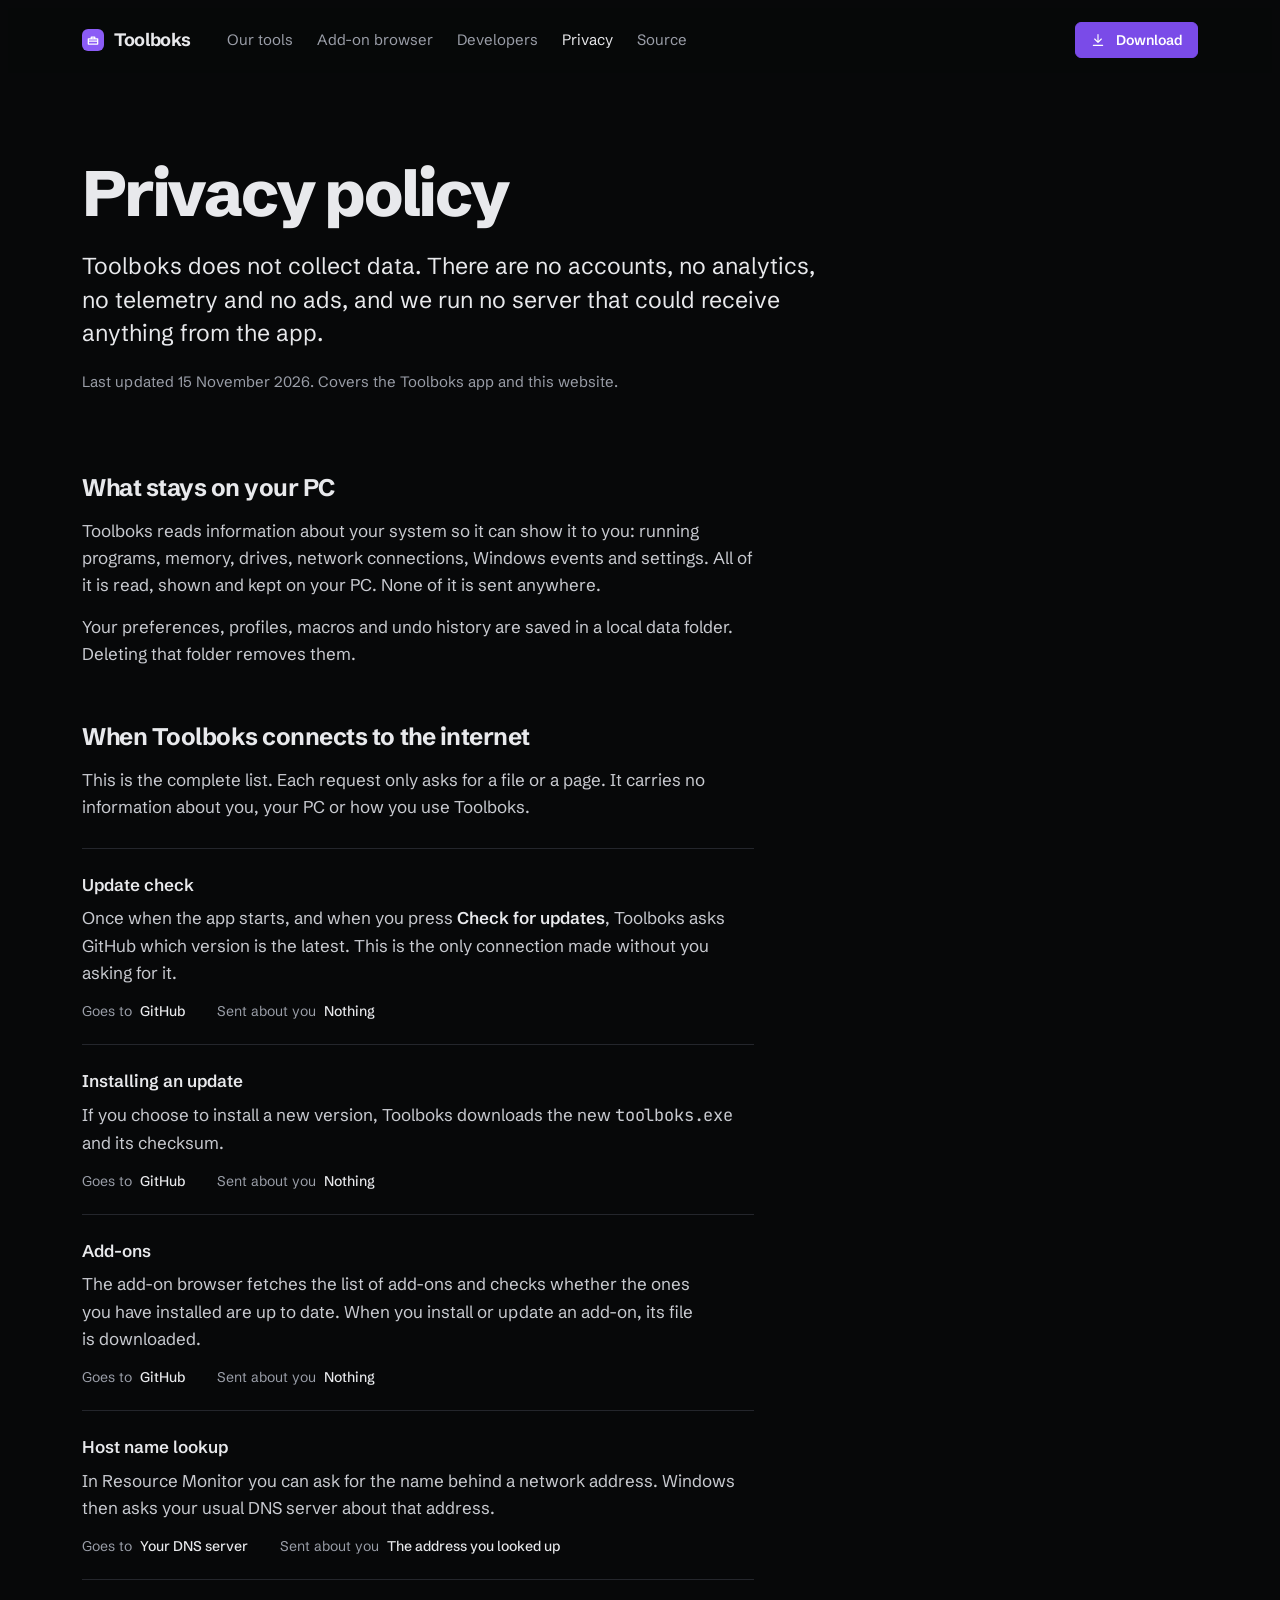
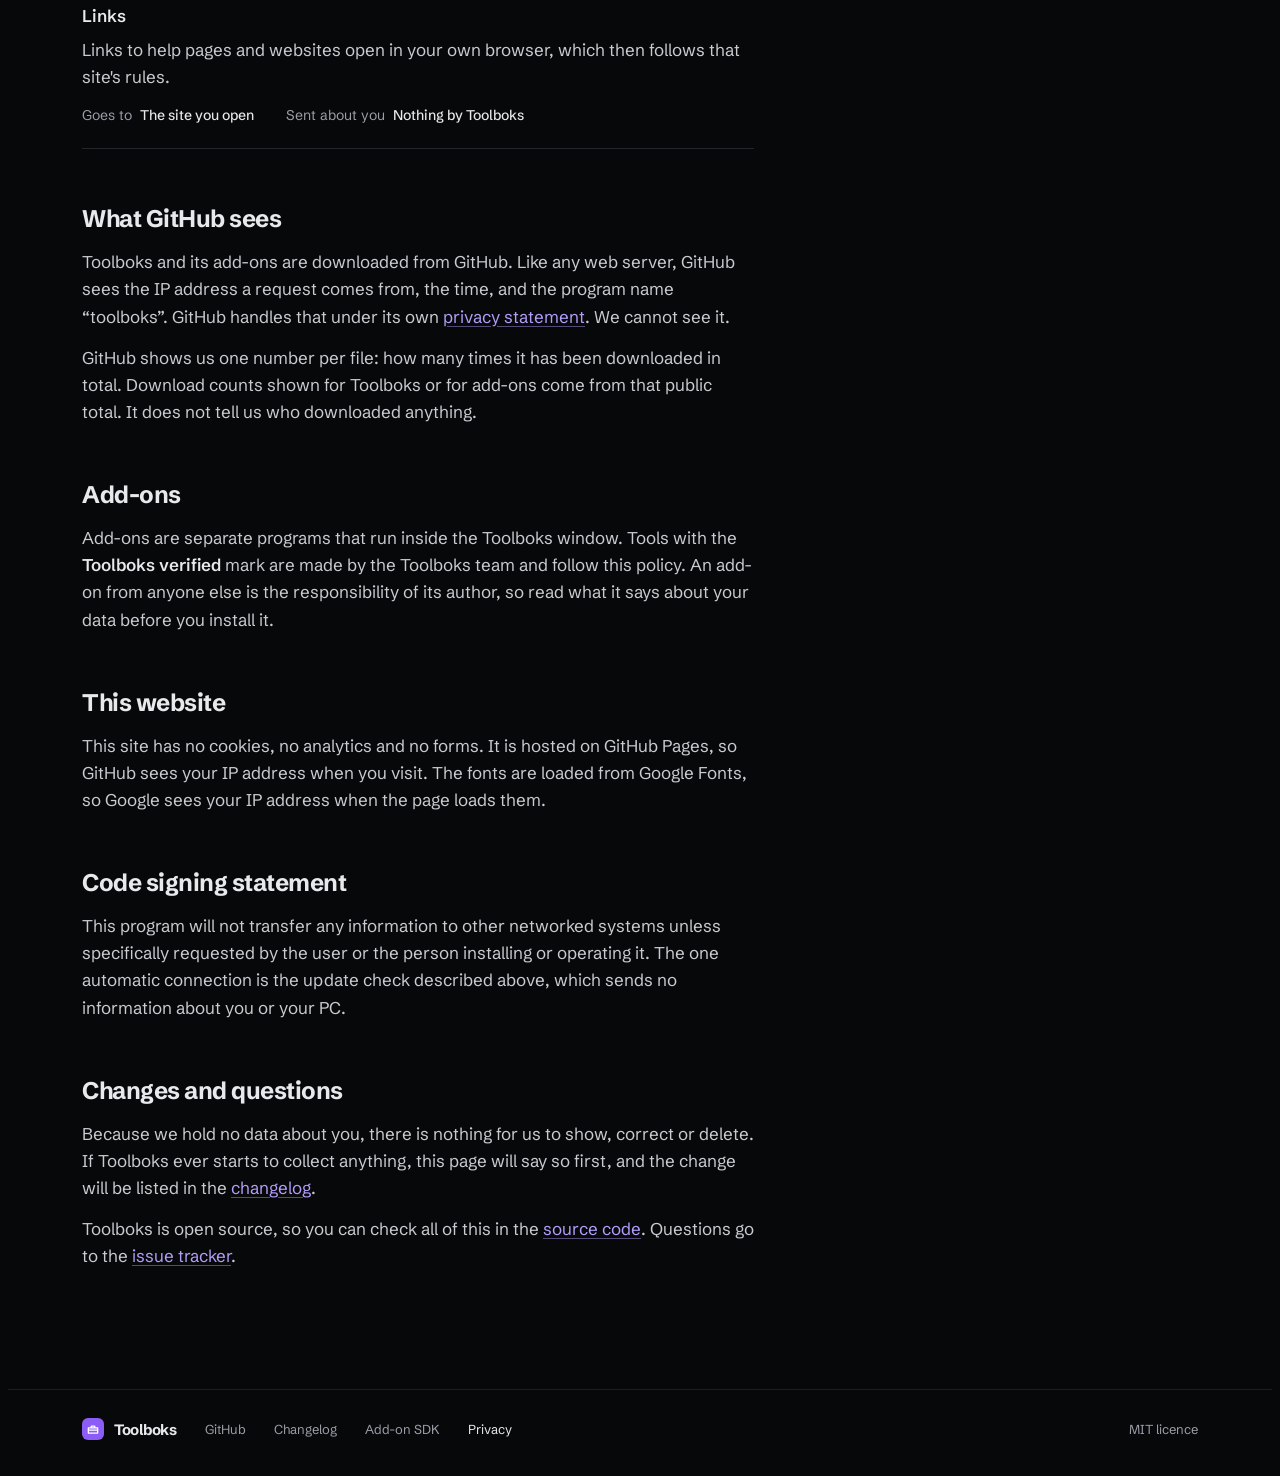
==== site/privacy.html @ eb3f1bc5 "Add privacy policy page to the landing site Toolboks collects no data. The page lists every connecti" ====
<!doctype html>
<html lang="en">
<head>
<meta charset="utf-8">
<meta name="viewport" content="width=device-width, initial-scale=1, viewport-fit=cover">
<title>Privacy policy: Toolboks</title>
<meta name="description" content="Toolboks does not collect data. No accounts, no analytics, no telemetry. This page lists every time the app connects to the internet and what is sent.">
<meta name="theme-color" content="#070809">
<link rel="canonical" href="https://gusseti.github.io/toolboks/privacy.html">
<link rel="icon" href="favicon.svg" type="image/svg+xml">
<meta property="og:type" content="website">
<meta property="og:title" content="Privacy policy: Toolboks">
<meta property="og:description" content="Toolboks does not collect data. Every internet connection the app makes is listed here.">
<meta property="og:url" content="https://gusseti.github.io/toolboks/privacy.html">
<meta property="og:image" content="https://gusseti.github.io/toolboks/og.png">
<meta name="twitter:card" content="summary_large_image">
<link rel="preconnect" href="https://fonts.googleapis.com">
<link rel="preconnect" href="https://fonts.gstatic.com" crossorigin>
<link rel="stylesheet" href="https://fonts.googleapis.com/css2?family=Schibsted+Grotesk:wght@400;500;600;700;800&family=JetBrains+Mono:wght@400;500&display=swap">
<link rel="stylesheet" href="styles.css">
</head>
<body>
<a class="skip" href="#main">Skip to content</a>
<svg width="0" height="0" style="position:absolute" aria-hidden="true">
  <symbol id="i-down" viewBox="0 0 24 24"><path d="M12 4v11M7 10.5l5 5 5-5M5 20h14"/></symbol>
  <symbol id="i-mark" viewBox="0 0 24 24"><path d="M4 10h16v9H4zM9 10V7h6v3M4 14h16"/></symbol>
</svg>

<nav class="nav" id="nav">
  <div class="wrap">
    <a class="brand" href="./"><span class="mark"><svg><use href="#i-mark"/></svg></span>Toolboks</a>
    <div class="nav-links">
      <a href="./#tools">Our tools</a>
      <a href="./#browser">Add-on browser</a>
      <a href="./#addons">Developers</a>
      <a href="privacy.html" aria-current="page">Privacy</a>
      <a href="https://github.com/Gusseti/toolboks" target="_blank" rel="noopener">Source</a>
    </div>
    <a class="btn small primary" href="./#download"><svg class="ic" style="width:16px;height:16px"><use href="#i-down"/></svg>Download</a>
  </div>
</nav>

<main class="doc" id="main">
  <div class="wrap">
    <header class="doc-head">
      <h1>Privacy policy</h1>
      <p class="doc-lede">Toolboks does not collect data. There are no accounts, no analytics, no telemetry and no ads, and we run no server that could receive anything from the app.</p>
      <p class="doc-meta">Last updated <time datetime="2026-11-15">15 November 2026</time>. Covers the Toolboks app and this website.</p>
    </header>

    <div class="doc-body">
      <section>
        <h2 id="stays">What stays on your PC</h2>
        <p>Toolboks reads information about your system so it can show it to you: running programs, memory, drives, network connections, Windows events and settings. All of it is read, shown and kept on your PC. None of it is sent anywhere.</p>
        <p>Your preferences, profiles, macros and undo history are saved in a local data folder. Deleting that folder removes them.</p>
      </section>

      <section>
        <h2 id="connections">When Toolboks connects to the internet</h2>
        <p>This is the complete list. Each request only asks for a file or a page. It carries no information about you, your PC or how you use Toolboks.</p>

        <div class="conn-list">
          <div class="conn">
            <h3>Update check</h3>
            <p>Once when the app starts, and when you press <strong>Check for updates</strong>, Toolboks asks GitHub which version is the latest. This is the only connection made without you asking for it.</p>
            <dl><div><dt>Goes to</dt><dd>GitHub</dd></div><div><dt>Sent about you</dt><dd>Nothing</dd></div></dl>
          </div>
          <div class="conn">
            <h3>Installing an update</h3>
            <p>If you choose to install a new version, Toolboks downloads the new <span class="num">toolboks.exe</span> and its checksum.</p>
            <dl><div><dt>Goes to</dt><dd>GitHub</dd></div><div><dt>Sent about you</dt><dd>Nothing</dd></div></dl>
          </div>
          <div class="conn">
            <h3>Add-ons</h3>
            <p>The add-on browser fetches the list of add-ons and checks whether the ones you have installed are up to date. When you install or update an add-on, its file is downloaded.</p>
            <dl><div><dt>Goes to</dt><dd>GitHub</dd></div><div><dt>Sent about you</dt><dd>Nothing</dd></div></dl>
          </div>
          <div class="conn">
            <h3>Host name lookup</h3>
            <p>In Resource Monitor you can ask for the name behind a network address. Windows then asks your usual DNS server about that address.</p>
            <dl><div><dt>Goes to</dt><dd>Your DNS server</dd></div><div><dt>Sent about you</dt><dd>The address you looked up</dd></div></dl>
          </div>
          <div class="conn">
            <h3>Links</h3>
            <p>Links to help pages and websites open in your own browser, which then follows that site's rules.</p>
            <dl><div><dt>Goes to</dt><dd>The site you open</dd></div><div><dt>Sent about you</dt><dd>Nothing by Toolboks</dd></div></dl>
          </div>
        </div>
      </section>

      <section>
        <h2 id="github">What GitHub sees</h2>
        <p>Toolboks and its add-ons are downloaded from GitHub. Like any web server, GitHub sees the IP address a request comes from, the time, and the program name “toolboks”. GitHub handles that under its own <a href="https://docs.github.com/en/site-policy/privacy-policies/github-general-privacy-statement" target="_blank" rel="noopener">privacy statement</a>. We cannot see it.</p>
        <p>GitHub shows us one number per file: how many times it has been downloaded in total. Download counts shown for Toolboks or for add-ons come from that public total. It does not tell us who downloaded anything.</p>
      </section>

      <section>
        <h2 id="addons">Add-ons</h2>
        <p>Add-ons are separate programs that run inside the Toolboks window. Tools with the <strong>Toolboks verified</strong> mark are made by the Toolboks team and follow this policy. An add-on from anyone else is the responsibility of its author, so read what it says about your data before you install it.</p>
      </section>

      <section>
        <h2 id="website">This website</h2>
        <p>This site has no cookies, no analytics and no forms. It is hosted on GitHub Pages, so GitHub sees your IP address when you visit. The fonts are loaded from Google Fonts, so Google sees your IP address when the page loads them.</p>
      </section>

      <section>
        <h2 id="signing">Code signing statement</h2>
        <p>This program will not transfer any information to other networked systems unless specifically requested by the user or the person installing or operating it. The one automatic connection is the update check described above, which sends no information about you or your PC.</p>
      </section>

      <section>
        <h2 id="changes">Changes and questions</h2>
        <p>Because we hold no data about you, there is nothing for us to show, correct or delete. If Toolboks ever starts to collect anything, this page will say so first, and the change will be listed in the <a href="https://github.com/Gusseti/toolboks/blob/main/CHANGELOG.md" target="_blank" rel="noopener">changelog</a>.</p>
        <p>Toolboks is open source, so you can check all of this in the <a href="https://github.com/Gusseti/toolboks" target="_blank" rel="noopener">source code</a>. Questions go to the <a href="https://github.com/Gusseti/toolboks/issues" target="_blank" rel="noopener">issue tracker</a>.</p>
      </section>
    </div>
  </div>
</main>

<footer><div class="wrap">
  <a class="brand" href="./"><span class="mark"><svg><use href="#i-mark"/></svg></span>Toolboks</a>
  <a href="https://github.com/Gusseti/toolboks" target="_blank" rel="noopener">GitHub</a>
  <a href="https://github.com/Gusseti/toolboks/blob/main/CHANGELOG.md" target="_blank" rel="noopener">Changelog</a>
  <a href="https://github.com/Gusseti/toolboks/tree/main/sdk" target="_blank" rel="noopener">Add-on SDK</a>
  <a href="privacy.html" aria-current="page">Privacy</a>
  <span style="margin-left:auto">MIT licence</span>
</div></footer>
<script>
  (function () {
    var nav = document.getElementById('nav');
    function onScroll() { nav.classList.toggle('scrolled', scrollY > 8); }
    addEventListener('scroll', onScroll, { passive: true }); onScroll();
  })();
</script>
</body>
</html>
---- site/styles.css ----
/* Toolboks landing page. Tokens mirror DESIGN.md; the page is a single dark world by choice. */
:root {
  color-scheme: dark;
  --ink: #070809;          /* page ground, darker than the app so the window lifts off it */
  --rail: #0a0b0c;         /* sidebar, title bar, status bar */
  --window: #0e0f11;
  --card: #15161a;
  --sel: #1b1c21;
  --line: #24262c;
  --line-soft: #1c1e22;
  --fg: #e8e9ec;
  --muted: #9a9ea8;
  --accent: #8b5cf6;
  --accent-text: #b39dfa;
  --accent-wash: #8b5cf633;
  --accent-fill: #7a4be8;  /* button fill: white text passes 4.5:1 here, the plain accent does not */
  --mem: #b39dfa; --gpu: #3ecf8e; --disk: #f0a83a; --net: #45b8f0; --second: #9a9ea8;
  --ok: #3ecf8e; --watch: #f0a83a; --bad: #e5534b;

  --display: "Schibsted Grotesk", "Segoe UI Variable Display", "Segoe UI", system-ui, sans-serif;
  --body: "Schibsted Grotesk", "Segoe UI Variable Text", "Segoe UI", system-ui, sans-serif;
  --data: "JetBrains Mono", "Cascadia Mono", Consolas, monospace;

  --ease: cubic-bezier(.16, 1, .3, 1);
  --maxw: 1180px;
}
* { box-sizing: border-box; }
html { scroll-behavior: smooth; }
body {
  background: var(--ink); color: var(--fg);
  font: 400 1.0625rem/1.6 var(--body);
  -webkit-font-smoothing: antialiased;
  overflow-x: hidden;
}
::selection { background: var(--accent); color: #fff; }
:focus-visible { outline: 2px solid var(--accent); outline-offset: 3px; border-radius: 6px; }
a { color: inherit; }
html { scrollbar-color: #2c2e35 var(--ink); }
.num { font-family: var(--data); font-variant-numeric: tabular-nums; letter-spacing: -0.01em; }
.wrap { max-width: var(--maxw); margin: 0 auto;
  padding-left: max(16px, env(safe-area-inset-left, 0px)); padding-right: max(16px, env(safe-area-inset-right, 0px)); }
@media (min-width: 720px) { .wrap { padding-left: max(32px, env(safe-area-inset-left, 0px)); padding-right: max(32px, env(safe-area-inset-right, 0px)); } }
h1, h2, h3 { font-family: var(--display); margin: 0; text-wrap: balance; }
p { margin: 0; }

/* ---------- icons ---------- */
.ic { width: 20px; height: 20px; fill: none; stroke: currentColor; stroke-width: 1.7; stroke-linecap: round; stroke-linejoin: round; flex: none; }

/* ---------- buttons ---------- */
.btn { display: inline-flex; align-items: center; gap: 10px; font: 600 1rem/1 var(--body); text-decoration: none;
  padding: 14px 20px; border-radius: 8px; border: 1px solid var(--line); background: transparent; color: var(--fg); cursor: pointer;
  transition: background .15s, border-color .15s, transform .15s var(--ease); }
.btn:hover { background: var(--sel); border-color: #33363e; }
.btn:active { transform: translateY(1px); }
.btn.primary { background: var(--accent-fill); border-color: var(--accent-fill); color: #fff; }
.btn.primary:hover { background: #6c3fdc; border-color: #6c3fdc; }
.btn.small { padding: 9px 14px; font-size: .875rem; border-radius: 6px; }
.btn[disabled] { opacity: .45; cursor: default; }

/* ---------- nav ---------- */
.nav { position: sticky; top: env(safe-area-inset-top, 0px); z-index: 30; background: color-mix(in srgb, var(--ink) 88%, transparent);
  border-bottom: 1px solid transparent; transition: border-color .2s; }
body::before { content: ""; position: fixed; inset: 0 0 auto; height: env(safe-area-inset-top, 0px); z-index: 31; background: var(--ink); }
.nav.scrolled { border-bottom-color: var(--line-soft); }
.nav .wrap { display: flex; align-items: center; gap: 28px; height: 64px; }
.brand { display: flex; align-items: center; gap: 10px; font: 700 1.125rem/1 var(--display); text-decoration: none; letter-spacing: -0.02em; }
.mark { width: 22px; height: 22px; border-radius: 6px; background: var(--accent); display: grid; place-items: center; }
.mark svg { width: 14px; height: 14px; stroke: #fff; stroke-width: 2.2; fill: none; stroke-linecap: round; stroke-linejoin: round; }
.nav-links { display: flex; gap: 24px; margin-left: 8px; }
.nav-links a { text-decoration: none; color: var(--muted); font-size: .9375rem; transition: color .15s; }
.nav-links a:hover { color: var(--fg); }
.nav .btn { margin-left: auto; }
@media (max-width: 760px) { .nav-links { display: none; } }

/* ---------- hero ---------- */
.hero { position: relative; isolation: isolate; padding-block: 72px 0; }
.trace { position: absolute; inset: 0 0 auto 0; height: var(--trace-h, 720px); z-index: -1; cursor: crosshair; }
.trace canvas { width: 100%; height: 100%; display: block; }
.trace-tip { position: absolute; pointer-events: none; background: var(--card); border: 1px solid var(--line); border-radius: 8px;
  padding: 8px 12px; font-size: .8125rem; line-height: 1.45; color: var(--muted); white-space: nowrap;
  box-shadow: 0 8px 24px -6px rgba(0,0,0,.6); opacity: 0; transition: opacity .15s; }
.trace-tip b { color: var(--fg); font-weight: 600; }
.trace-tip i { display: inline-block; width: 10px; height: 2px; background: var(--accent); vertical-align: middle; margin-right: 6px; }
.trace-bar { position: absolute; left: 0; right: 0; top: calc(var(--trace-h, 720px) - 48px); z-index: -1; pointer-events: none; }
.trace-bar .wrap { display: flex; gap: 20px; font-size: .8125rem; color: var(--muted); }
.trace-bar b { color: var(--fg); font-weight: 600; }
.trace-bar span:last-child { margin-left: auto; }

.hero-copy { max-width: 760px; }
.hero h1 { font-size: clamp(2.75rem, 7.2vw, 5.75rem); line-height: .98; letter-spacing: -0.04em; font-weight: 700; }
.hero h1 em { font-style: normal; color: var(--accent-text); }
.hero .lede { margin-top: 24px; max-width: 34em; color: var(--muted); font-size: clamp(1.0625rem, 1.6vw, 1.25rem); }
.hero .lede strong { color: var(--fg); font-weight: 500; }
.cta-row { display: flex; flex-wrap: wrap; align-items: center; gap: 14px 18px; margin-top: 36px; }
.cta-meta { font-size: .8125rem; color: var(--muted); }
.cta-meta .num { color: var(--fg); }

/* ---------- app window mock ---------- */
.stage { perspective: 1800px; margin-top: 300px; }
@media (max-width: 720px) { .stage { margin-top: 220px; } }
.win { --tilt: 16deg; transform: rotateX(var(--tilt)) scale(calc(1 - var(--tilt) / 200deg)); transform-origin: 50% 0;
  background: var(--window); border: 1px solid var(--line); border-radius: 12px; overflow: hidden;
  box-shadow: 0 40px 80px -30px rgba(0,0,0,.9), 0 2px 0 rgba(255,255,255,.02) inset;
  display: grid; grid-template-rows: 34px 1fr 24px; height: 560px; font-size: 12px; line-height: 1.4; }
.win-title { background: var(--rail); display: flex; align-items: center; gap: 8px; padding: 0 12px; border-bottom: 1px solid var(--line-soft); font-weight: 600; font-size: 12px; }
.win-title .mark { width: 14px; height: 14px; border-radius: 4px; }
.win-title .mark svg { width: 9px; height: 9px; }
.win-ctl { margin-left: auto; display: flex; gap: 20px; color: var(--muted); }
.win-body { display: grid; grid-template-columns: 170px 240px 1fr; min-height: 0; }
.win-side { background: var(--rail); border-right: 1px solid var(--line-soft); padding: 10px 8px; display: flex; flex-direction: column; gap: 2px; }
.win-side .it { display: flex; align-items: center; gap: 10px; padding: 7px 8px; border-radius: 6px; color: var(--muted); }
.win-side .it .ic { width: 15px; height: 15px; }
.win-side .it.on { background: var(--accent-wash); color: var(--fg); }
.win-side .sub { padding: 5px 8px 5px 33px; color: var(--muted); border-radius: 6px; }
.win-side .sub.on { background: var(--sel); color: var(--fg); }
.win-side .it:last-child { margin-top: auto; }
.win-list { border-right: 1px solid var(--line-soft); padding: 10px 8px; display: flex; flex-direction: column; gap: 2px; }
.res { display: grid; grid-template-columns: 58px 1fr auto; align-items: center; gap: 10px; padding: 9px 8px; border-radius: 8px; }
.res.on { background: var(--sel); }
.res canvas { width: 58px; height: 22px; }
.res b { display: block; font-weight: 600; color: var(--fg); }
.res small { color: var(--muted); font-size: 11px; }
.res .v { font-weight: 600; font-family: var(--data); font-size: 12px; font-variant-numeric: tabular-nums; }
.win-main { padding: 12px 14px; display: grid; grid-template-rows: auto 1fr auto; gap: 8px; min-width: 0; }
.win-main header { display: flex; align-items: baseline; gap: 10px; }
.win-main header b { font-size: 15px; }
.win-main header span { color: var(--muted); }
.win-main header .pills { margin-left: auto; display: flex; background: var(--rail); border: 1px solid var(--line-soft); border-radius: 7px; padding: 2px; }
.win-main header .pills i { font-style: normal; padding: 3px 8px; border-radius: 5px; color: var(--muted); }
.win-main header .pills i.on { background: var(--sel); color: var(--fg); }
.gcard { position: relative; border: 1px solid var(--line); border-radius: 10px; background: var(--card); min-height: 0; overflow: hidden; }
.gcard canvas { position: absolute; inset: 0; width: 100%; height: 100%; }
.cores { display: grid; grid-template-columns: repeat(4, 1fr); gap: 8px; height: 92px; }
.cores .gcard span { position: absolute; top: 7px; left: 9px; right: 9px; display: flex; justify-content: space-between; color: var(--muted); z-index: 1; }
.cores .gcard span b { color: var(--fg); font-family: var(--data); font-weight: 500; }
.win-status { background: var(--rail); border-top: 1px solid var(--line-soft); display: flex; gap: 18px; align-items: center; padding: 0 12px; color: var(--muted); font-size: 11px; }
.win-status span:last-child { margin-left: auto; }
@media (max-width: 900px) { .win-body { grid-template-columns: 52px 1fr; } .win-list { display: none; } .win-side .it span, .win-side .sub { display: none; } .win { height: 460px; } }
@media (max-width: 520px) { .cores { grid-template-columns: repeat(2, 1fr); height: 110px; } .cores .gcard:nth-child(n+3) { display: none; } .win { height: 400px; } .win-main header span { display: none; } }

/* ---------- section scaffolding ---------- */
section.block { padding-block: 140px 0; }
.sec-head { max-width: 760px; }
.sec-head h2 { font-size: clamp(2.125rem, 4.6vw, 3.5rem); line-height: 1.02; letter-spacing: -0.035em; font-weight: 700; }
.sec-head p { margin-top: 18px; color: var(--muted); max-width: 36em; font-size: 1.125rem; }

/* ---------- tools tour ---------- */
.tour { display: grid; grid-template-columns: 252px 1fr; gap: 48px; margin-top: 64px; align-items: start; }
.rail { position: sticky; top: calc(env(safe-area-inset-top, 0px) + 96px); background: var(--rail); border: 1px solid var(--line-soft);
  border-radius: 12px; padding: 8px; display: flex; flex-direction: column; gap: 2px; }
.rail a { display: flex; align-items: center; gap: 12px; padding: 10px 10px; border-radius: 8px; text-decoration: none; color: var(--muted);
  font-size: .9375rem; transition: background .15s, color .15s; }
.rail a:hover { color: var(--fg); background: var(--sel); }
.rail a.on { background: var(--accent-wash); color: var(--fg); }
.rail-head { display: flex; align-items: center; gap: 8px; padding: 8px 10px 10px; font-size: .8125rem; font-weight: 600; color: var(--accent-text); }
.rail-head .ic { width: 17px; height: 17px; }
.vbadge { display: inline-flex; align-items: center; gap: 5px; vertical-align: middle; margin-left: 8px; padding: 3px 9px 3px 6px; border-radius: 99px;
  background: var(--accent-wash); color: var(--accent-text); font: 500 .75rem/1.2 var(--body); letter-spacing: 0; white-space: nowrap; }
.vbadge .ic { width: 15px; height: 15px; }
.pcopy h3 .vbadge { display: flex; width: fit-content; margin: 12px 0 0; }
.rail hr { border: 0; border-top: 1px solid var(--line-soft); margin: 6px 4px; }
.rail .tag { margin-left: auto; font-size: .6875rem; color: var(--muted); }
.panels { display: flex; flex-direction: column; gap: 120px; min-width: 0; }
.panel { display: grid; grid-template-columns: minmax(0, 5fr) minmax(0, 7fr); gap: 40px; align-items: center; scroll-margin-top: 120px; }
.panel:nth-child(even) { grid-template-columns: minmax(0, 7fr) minmax(0, 5fr); }
.panel:nth-child(even) .pcopy { order: 2; }
.pcopy h3 { font-size: clamp(1.625rem, 2.6vw, 2.125rem); letter-spacing: -0.03em; line-height: 1.1; font-weight: 700; }
.pcopy .by { font-size: .875rem; color: var(--muted); font-weight: 400; letter-spacing: 0; margin-left: 6px; }
.pcopy p { margin-top: 14px; color: var(--muted); }
.pcopy ul { margin: 18px 0 0; padding: 0; list-style: none; display: grid; gap: 8px; font-size: .9375rem; }
.pcopy li { display: flex; gap: 10px; }
.pcopy li::before { content: ""; width: 6px; height: 6px; border-radius: 50%; background: var(--accent); margin-top: .6em; flex: none; }
.pcopy .addon { display: inline-block; margin-top: 18px; font-size: .8125rem; color: var(--accent-text); }
.demo { background: var(--window); border: 1px solid var(--line); border-radius: 12px; padding: 16px; font-size: 13px; line-height: 1.45; min-width: 0; }
.demo-note { margin-top: 10px; font-size: .75rem; color: var(--muted); }
@media (max-width: 980px) {
  .tour { grid-template-columns: 1fr; gap: 24px; }
  .rail { flex-direction: row; overflow-x: auto; top: calc(env(safe-area-inset-top, 0px) + 64px); z-index: 20; border-radius: 10px; scrollbar-width: none; }
  .rail a { white-space: nowrap; padding: 8px 12px; }
  .rail a span.tag, .rail hr { display: none; }
  .panel, .panel:nth-child(even) { grid-template-columns: 1fr; gap: 24px; }
  .panel:nth-child(even) .pcopy { order: 0; }
  .panels { gap: 88px; }
}

/* memory demo */
.btn { white-space: nowrap; }
.verdict { display: flex; flex-wrap: wrap; align-items: center; gap: 12px 14px; padding: 4px 4px 16px; border-bottom: 1px solid var(--line-soft); }
.dot { width: 10px; height: 10px; border-radius: 50%; background: var(--watch); flex: none; transition: background .3s; }
.verdict b { display: block; font-size: 18px; font-weight: 600; }
.verdict small { color: var(--muted); font-size: 12px; }
.verdict .btn { margin-left: auto; }
.membar { display: flex; gap: 2px; height: 26px; border-radius: 6px; overflow: hidden; margin-top: 16px; background: var(--card); }
.membar i { display: block; height: 100%; transition: width 1.4s var(--ease); }
.memkey { display: flex; flex-wrap: wrap; gap: 6px 16px; margin-top: 12px; color: var(--muted); font-size: 12px; }
.memkey span { display: inline-flex; align-items: center; gap: 6px; }
.memkey span::before { content: ""; width: 8px; height: 8px; border-radius: 2px; background: var(--c); }
.mem-result { margin-top: 14px; padding-top: 12px; border-top: 1px solid var(--line-soft); color: var(--muted); font-size: 12.5px; min-height: 2.9em; }
.mem-result b { color: var(--fg); font-weight: 600; }

/* resource demo */
.rgrid { display: grid; grid-template-columns: 1fr 1fr; gap: 8px; }
.rcard { position: relative; height: 112px; }
.rcard .lbl { position: absolute; z-index: 1; left: 10px; top: 8px; right: 10px; display: flex; justify-content: space-between; font-size: 12px; }
.rcard .lbl b { font-weight: 600; }
.rcard .lbl span { font-family: var(--data); font-size: 12px; }
.rcard .foot { position: absolute; z-index: 1; left: 10px; bottom: 7px; font-size: 11px; color: var(--muted); }

/* debloat demo */
.dlist { display: grid; gap: 2px; }
.drow { display: grid; grid-template-columns: auto 1fr auto; gap: 12px; align-items: center; padding: 10px 8px; border-radius: 8px; }
.drow:hover { background: var(--card); }
.drow input { accent-color: var(--accent); width: 16px; height: 16px; margin: 0; }
.drow b { display: block; font-weight: 500; }
.drow small { color: var(--muted); font-size: 12px; }
.drow .st { font-size: 12px; color: var(--muted); }
.drow .st.done { color: var(--ok); }
.dfoot { display: flex; align-items: center; gap: 10px; margin-top: 12px; padding-top: 12px; border-top: 1px solid var(--line-soft); flex-wrap: wrap; }
.dfoot p { color: var(--muted); font-size: 12.5px; margin-right: auto; }

/* system profiles */
.prof-head { display: flex; align-items: center; gap: 12px; padding: 2px 4px 12px; border-bottom: 1px solid var(--line-soft); margin-bottom: 6px; }
.prof-head .aic { width: 34px; height: 34px; border-radius: 9px; display: grid; place-items: center; background: var(--card); border: 1px solid var(--line); }
.prof-head .aic .ic { width: 18px; height: 18px; color: var(--accent-text); }
.prof-head b { display: block; font-size: 15px; font-weight: 600; }
.prof-head small { color: var(--muted); font-size: 12px; }
.plog { list-style: none; margin: 10px 0 0; padding: 10px 12px; background: var(--card); border: 1px solid var(--line); border-radius: 8px; font: 12px/1.7 var(--data); color: var(--muted); }
.plog:empty { display: none; }
.plog li span { color: var(--ok); }

/* event table */
.etable { width: 100%; border-collapse: collapse; font-size: 12.5px; table-layout: fixed; }
.etable th { text-align: left; font-weight: 500; color: var(--muted); padding: 6px 8px; border-bottom: 1px solid var(--line); }
.etable td { padding: 8px; border-bottom: 1px solid var(--line-soft); white-space: nowrap; overflow: hidden; text-overflow: ellipsis; }
.etable td:first-child { width: 78px; font-family: var(--data); color: var(--muted); }
.etable tr.new td { animation: rowin .7s var(--ease); }
@keyframes rowin { from { background: var(--accent-wash); } to { background: transparent; } }
.lv { display: inline-flex; align-items: center; gap: 6px; }
.lv::before { content: ""; width: 7px; height: 7px; border-radius: 50%; background: var(--c); }
.etable th:nth-child(2), .etable td:nth-child(2) { width: 92px; }

/* disk treemap */
.tree { display: grid; grid-template-columns: 5fr 3fr 2fr; grid-template-rows: 90px 70px 56px; gap: 3px; height: 222px; }
.tree div { border-radius: 4px; padding: 7px 9px; font-size: 11.5px; display: flex; flex-direction: column; justify-content: space-between; color: #0b0b0d; font-weight: 600; transition: filter .15s; min-width: 0; overflow: hidden; }
.tree div:hover { filter: brightness(1.15); }
.tree div small { font-family: var(--data); font-weight: 500; opacity: .75; }
.tree .a { grid-row: 1 / 3; background: #6a48c9; color: #fff; }
.tree .a small, .tree .g small, .tree .e small, .tree .f small { opacity: 1; }
.tree .b { background: #f0a83a; }
.tree .c { background: #45b8f0; }
.tree .d { grid-column: 2 / 4; background: #3ecf8e; }
.tree .e { background: #2d2f37; color: var(--fg); }
.tree .f { background: #3a3d46; color: var(--fg); }
.tree .g { background: #24262c; color: var(--fg); }
.disk-meta { display: flex; justify-content: space-between; margin-top: 12px; color: var(--muted); font-size: 12px; }
.disk-meta b { color: var(--fg); font-weight: 600; }

/* macro */
.mac { display: grid; grid-template-columns: 150px 1fr; gap: 12px; }
.steps { display: grid; gap: 2px; align-content: start; font-size: 12px; }
.steps div { padding: 7px 8px; border-radius: 6px; display: flex; justify-content: space-between; gap: 6px; color: var(--muted); }
.steps div b { color: var(--fg); font-weight: 500; }
.steps div.on { background: var(--sel); }
.canvas-area { background: var(--card); border: 1px solid var(--line); border-radius: 8px; position: relative; aspect-ratio: 16 / 10; max-width: 100%; }
.canvas-area svg { position: absolute; inset: 0; width: 100%; height: 100%; }
.mpath { fill: none; stroke: var(--accent); stroke-width: 2; stroke-linecap: round; stroke-dasharray: 520; stroke-dashoffset: 0; }
.inview .mpath { animation: draw 3.2s var(--ease) infinite; }
@keyframes draw { 0% { stroke-dashoffset: 520; } 60%, 100% { stroke-dashoffset: 0; } }
.mac .playrow { grid-column: 1 / -1; display: flex; align-items: center; gap: 10px; }
.track { flex: 1; height: 4px; background: var(--card); border-radius: 2px; position: relative; overflow: hidden; }
.track i { position: absolute; inset: 0 auto 0 0; width: 100%; background: var(--accent); }
.inview .track i { animation: fill 3.2s linear infinite; }
@keyframes fill { from { width: 0; } 60%, to { width: 100%; } }
@media (max-width: 520px) { .mac { grid-template-columns: 1fr; } .steps { grid-template-columns: 1fr 1fr; } }

/* audio */
.meter { display: grid; grid-template-columns: repeat(28, 1fr); gap: 3px; height: 64px; align-items: end; }
.meter i { display: block; background: var(--gpu); border-radius: 2px; height: 10%; transition: height .12s linear; }
.meter i.hot { background: var(--watch); }
.sliders { display: grid; gap: 14px; margin-top: 18px; }
.sl { display: grid; grid-template-columns: 110px 1fr 54px; align-items: center; gap: 12px; font-size: 12.5px; color: var(--muted); }
.sl input { width: 100%; accent-color: var(--accent); }
.sl output { font-family: var(--data); color: var(--fg); text-align: right; }
.switch-row { display: flex; align-items: center; justify-content: space-between; margin-top: 16px; padding-top: 14px; border-top: 1px solid var(--line-soft); font-size: 12.5px; }
.sw { width: 34px; height: 20px; border-radius: 10px; background: var(--accent); position: relative; flex: none; }
.sw::after { content: ""; position: absolute; top: 3px; right: 3px; width: 14px; height: 14px; border-radius: 50%; background: #fff; }

/* ---------- add-on browser ---------- */
.wall { margin-top: 56px; display: grid; gap: 10px; overflow: hidden;
  -webkit-mask-image: linear-gradient(90deg, transparent, #000 12%, #000 88%, transparent); mask-image: linear-gradient(90deg, transparent, #000 12%, #000 88%, transparent); }
.wrow { display: flex; overflow: hidden; }
.wtrack { display: flex; gap: 10px; flex: none; padding-right: 10px; animation: drift var(--dur, 90s) linear infinite; }
.wrow.rev .wtrack { animation-direction: reverse; }
.wall:hover .wtrack { animation-play-state: paused; }
@keyframes drift { from { transform: translateX(0); } to { transform: translateX(-50%); } }
.chip { display: inline-flex; align-items: center; gap: 10px; padding: 10px 16px 10px 10px; border-radius: 10px; background: var(--card); border: 1px solid var(--line-soft); white-space: nowrap; font-size: .9375rem; color: var(--fg); }
.chip .aic { width: 30px; height: 30px; border-radius: 8px; }
.chip .aic .ic { width: 16px; height: 16px; color: var(--muted); }
.chip small { color: var(--muted); font-size: .8125rem; }
.chip.v .aic .ic { color: var(--accent-text); }
.alist { max-height: 520px; overflow-y: auto; scrollbar-width: thin; scrollbar-color: #2c2e35 transparent; }
.lfoot { padding: 12px; color: var(--muted); font-size: .8125rem; border-top: 1px solid var(--line-soft); margin-top: 6px; }
.store { margin-top: 56px; background: var(--window); border: 1px solid var(--line); border-radius: 12px; overflow: hidden; }
.store-bar { display: flex; flex-wrap: wrap; align-items: center; gap: 12px 16px; padding: 14px 16px; border-bottom: 1px solid var(--line-soft); background: var(--rail); }
.search { display: flex; align-items: center; gap: 8px; background: var(--card); border: 1px solid var(--line); border-radius: 8px; padding: 0 12px; flex: 1 1 220px; max-width: 320px; color: var(--muted); }
.search:focus-within { border-color: var(--accent); }
.search input { background: none; border: 0; outline: 0; color: var(--fg); font: inherit; font-size: .9375rem; padding: 10px 0; width: 100%; min-width: 0; }
.search input::placeholder { color: var(--muted); }
.search .ic { width: 17px; height: 17px; }
.cats { display: flex; gap: 4px; flex-wrap: wrap; }
.cats button { background: none; border: 0; color: var(--muted); font: inherit; font-size: .875rem; padding: 7px 12px; border-radius: 7px; cursor: pointer; }
.cats button:hover { color: var(--fg); }
.cats button.on { background: var(--sel); color: var(--fg); }
.store-body { display: grid; grid-template-columns: minmax(0, 1fr) 340px; min-height: 440px; }
.alist { list-style: none; margin: 0; padding: 8px; display: flex; flex-direction: column; gap: 2px; border-right: 1px solid var(--line-soft); }
.arow { display: grid; grid-template-columns: 40px minmax(0, 1fr) auto; gap: 14px; align-items: center; padding: 12px; border-radius: 8px; cursor: pointer; }
.arow:hover { background: var(--card); }
.arow.on { background: var(--sel); }
.aic { width: 40px; height: 40px; border-radius: 10px; display: grid; place-items: center; background: var(--card); border: 1px solid var(--line); color: var(--fg); }
.arow.on .aic { border-color: #33363e; }
.aic .ic { width: 20px; height: 20px; }
.arow b { font-weight: 600; font-size: .9375rem; }
.arow .pub { color: var(--muted); font-size: .8125rem; margin-left: 6px; }
.arow .vbadge { margin-left: 6px; padding: 2px 7px 2px 4px; font-size: .6875rem; }
.arow .vbadge .ic { width: 13px; height: 13px; }
.arow p { color: var(--muted); font-size: .8125rem; margin-top: 2px; white-space: nowrap; overflow: hidden; text-overflow: ellipsis; }
.astate { font-size: .8125rem; color: var(--muted); display: inline-flex; align-items: center; gap: 6px; white-space: nowrap; }
.astate.ok { color: var(--ok); }
.astate .ic { width: 15px; height: 15px; }
.aempty { padding: 32px 16px; color: var(--muted); font-size: .9375rem; }
.adetail { padding: 20px; display: flex; flex-direction: column; gap: 16px; font-size: .875rem; }
.adetail h3 { font-size: 1.375rem; letter-spacing: -0.02em; }
.adetail .meta { color: var(--muted); font-size: .8125rem; margin-top: 4px; }
.adetail p { color: var(--muted); }
.access { border-top: 1px solid var(--line-soft); padding-top: 14px; display: grid; gap: 10px; }
.access h4 { margin: 0; font: 600 .8125rem/1.3 var(--body); color: var(--fg); }
.access div { display: flex; gap: 10px; color: var(--muted); }
.access div .ic { width: 16px; height: 16px; color: var(--accent-text); margin-top: 2px; }
.trust { display: flex; gap: 10px; background: var(--card); border: 1px solid var(--line); border-radius: 8px; padding: 10px 12px; color: var(--muted); font-size: .8125rem; }
.trust .ic { width: 17px; height: 17px; flex: none; color: var(--accent-text); }
.trust.plain .ic { color: var(--muted); }
.adetail .btn { align-self: flex-start; margin-top: auto; }
@media (max-width: 860px) {
  .store-body { grid-template-columns: 1fr; }
  .alist { border-right: 0; border-bottom: 1px solid var(--line-soft); }
  .search { max-width: none; }
  .cats { flex-wrap: nowrap; overflow-x: auto; scrollbar-width: none; width: 100%; }
}

/* ---------- honesty ---------- */
.truths { margin-top: 72px; border-top: 1px solid var(--line-soft); }
.truth { display: grid; grid-template-columns: minmax(0, 6fr) minmax(0, 5fr); gap: 48px; padding-block: 44px; border-bottom: 1px solid var(--line-soft); align-items: center; }
.truth h3 { font-size: clamp(1.75rem, 3.4vw, 2.75rem); letter-spacing: -0.035em; line-height: 1.05; font-weight: 700; }
.truth p { margin-top: 12px; color: var(--muted); max-width: 30em; }
.statbar { background: var(--card); border: 1px solid var(--line); border-radius: 10px; padding: 14px 16px; display: flex; flex-wrap: wrap; gap: 10px 22px; font-size: 13px; }
.statbar b { font-weight: 600; }
.statbar span { color: var(--muted); }
.statbar em { font-style: normal; color: var(--watch); font-size: 11px; border: 1px solid #f0a83a55; padding: 1px 6px; border-radius: 99px; margin-left: 4px; }
.banner { display: flex; align-items: center; gap: 14px; background: var(--card); border: 1px solid var(--line); border-radius: 10px; padding: 12px 16px; color: var(--muted); font-size: 13px; }
.banner button { margin-left: auto; background: none; border: 0; color: var(--muted); cursor: pointer; font: inherit; padding: 4px; border-radius: 4px; }
.banner button:hover { color: var(--fg); }
.flow { display: flex; align-items: center; gap: 8px; flex-wrap: wrap; font-size: 13px; }
.flow span { padding: 9px 14px; border-radius: 8px; border: 1px solid var(--line); background: var(--card); }
.flow span.last { border-color: var(--accent); color: var(--accent-text); }
.flow .ic { width: 16px; height: 16px; color: var(--muted); }
@media (max-width: 820px) { .truth { grid-template-columns: 1fr; gap: 22px; } }

/* ---------- add-ons ---------- */
.dev { display: grid; grid-template-columns: minmax(0, 5fr) minmax(0, 7fr); gap: 56px; align-items: center; margin-top: 0; }
.dev .caps { display: grid; gap: 10px; margin-top: 28px; font-size: .9375rem; }
.dev .caps div { display: grid; grid-template-columns: 160px 1fr; gap: 14px; padding-bottom: 10px; border-bottom: 1px solid var(--line-soft); }
.dev .caps code { font-family: var(--data); font-size: .8125rem; color: var(--accent-text); }
.dev .caps span { color: var(--muted); }
.code { background: var(--window); border: 1px solid var(--line); border-radius: 12px; overflow: hidden; }
.code header { display: flex; align-items: center; gap: 10px; padding: 10px 14px; border-bottom: 1px solid var(--line-soft); font-size: .8125rem; color: var(--muted); }
.code header b { color: var(--fg); font-weight: 500; font-family: var(--data); font-size: .8125rem; }
.code pre { margin: 0; padding: 16px 18px; overflow-x: auto; font: 400 .8125rem/1.7 var(--data); color: #c9cbd2; }
.code .k { color: var(--accent-text); } .code .s { color: #8fd8b4; } .code .p { color: #6b6f7a; }
.drop { margin: 0 14px 14px; border: 1px dashed #3a3d46; border-radius: 8px; padding: 14px; display: flex; align-items: center; gap: 12px; color: var(--muted); font-size: .8125rem; }
.drop b { color: var(--fg); font-weight: 500; }
@media (max-width: 900px) { .dev { grid-template-columns: 1fr; gap: 36px; } .dev .caps div { grid-template-columns: 1fr; gap: 2px; } }

/* ---------- download close ---------- */
.close { padding-block: 160px 120px; }
.close h2 { font-size: clamp(2.75rem, 9vw, 7rem); line-height: .95; letter-spacing: -0.045em; font-weight: 800; }
.close h2 .num { font-family: var(--display); letter-spacing: -0.045em; }
.close h2 .exe { color: var(--accent-text); }
.close-grid { display: grid; grid-template-columns: minmax(0, 1fr) minmax(0, 1fr); gap: 48px; margin-top: 48px; align-items: start; }
.facts { display: grid; gap: 0; border-top: 1px solid var(--line-soft); }
.facts div { display: grid; grid-template-columns: 150px 1fr; gap: 16px; padding-block: 14px; border-bottom: 1px solid var(--line-soft); font-size: .9375rem; }
.facts dt { color: var(--muted); }
.facts dd { margin: 0; }
.close .warn { margin-top: 18px; color: var(--muted); font-size: .875rem; max-width: 34em; }
@media (max-width: 820px) { .close-grid { grid-template-columns: 1fr; } .facts div { grid-template-columns: 1fr; gap: 2px; } }

footer { border-top: 1px solid var(--line-soft); padding-block: 28px; color: var(--muted); font-size: .8125rem; }
footer .wrap { display: flex; flex-wrap: wrap; gap: 12px 28px; align-items: center; }
footer a { text-decoration: none; } footer a:hover { color: var(--fg); }
footer .brand { font-size: .9375rem; color: var(--fg); }


/* ---------- document pages (privacy) ---------- */
.nav-links a[aria-current="page"] { color: var(--fg); }
footer a[aria-current="page"] { color: var(--fg); }
.doc { padding-block: 88px 120px; }
.doc-head { max-width: 46rem; }
.doc h1 { font-size: clamp(2.5rem, 6vw, 4rem); font-weight: 800; line-height: 1.02; letter-spacing: -0.035em; }
.doc-lede { margin-top: 24px; font-size: clamp(1.1875rem, 2.2vw, 1.4375rem); line-height: 1.45; color: var(--fg); text-wrap: pretty; }
.doc-meta { margin-top: 20px; color: var(--muted); font-size: .9375rem; }
.doc-body { max-width: 42rem; margin-top: 24px; }
.doc-body section { padding-top: 56px; }
.doc-body h2 { font-size: 1.5rem; font-weight: 700; letter-spacing: -0.02em; line-height: 1.2; scroll-margin-top: 88px; }
.doc-body p { margin-top: 14px; color: #c9cbd1; text-wrap: pretty; }
.doc-body strong { color: var(--fg); font-weight: 600; }
.doc-body a { color: var(--accent-text); text-decoration-color: color-mix(in srgb, var(--accent-text) 45%, transparent); text-underline-offset: 3px; }
.doc-body a:hover { text-decoration-color: currentColor; }
.conn-list { margin-top: 28px; border-top: 1px solid var(--line); }
.conn { padding-block: 22px; border-bottom: 1px solid var(--line); }
.conn h3 { font-size: 1.0625rem; font-weight: 600; }
.conn p { margin-top: 6px; }
.conn dl { display: flex; flex-wrap: wrap; gap: 6px 32px; margin: 14px 0 0; font-size: .875rem; }
.conn dl div { display: flex; gap: 8px; }
.conn dt { color: var(--muted); }
.conn dd { margin: 0; color: var(--fg); font-weight: 500; }
@media (max-width: 720px) { .doc { padding-block: 56px 88px; } .doc-body section { padding-top: 44px; } }


/* entrance: content is visible at rest; this only adds a short rise */
.rise { animation: rise .9s var(--ease) both; }
.rise.d1 { animation-delay: .08s; } .rise.d2 { animation-delay: .16s; } .rise.d3 { animation-delay: .24s; }
@keyframes rise { from { transform: translateY(14px); filter: blur(4px); } to { transform: none; filter: none; } }
@media (prefers-reduced-motion: reduce) {
  *, *::before, *::after { animation: none !important; transition: none !important; }
  html { scroll-behavior: auto; }
  .win { --tilt: 0deg !important; }
}

/* skip link: hidden until focused */
.skip { position: absolute; left: 16px; top: -48px; z-index: 50; background: var(--accent-fill); color: #fff; padding: 10px 14px; border-radius: 8px; text-decoration: none; font-weight: 600; transition: top .15s; }
.skip:focus { top: calc(12px + env(safe-area-inset-top, 0px)); }
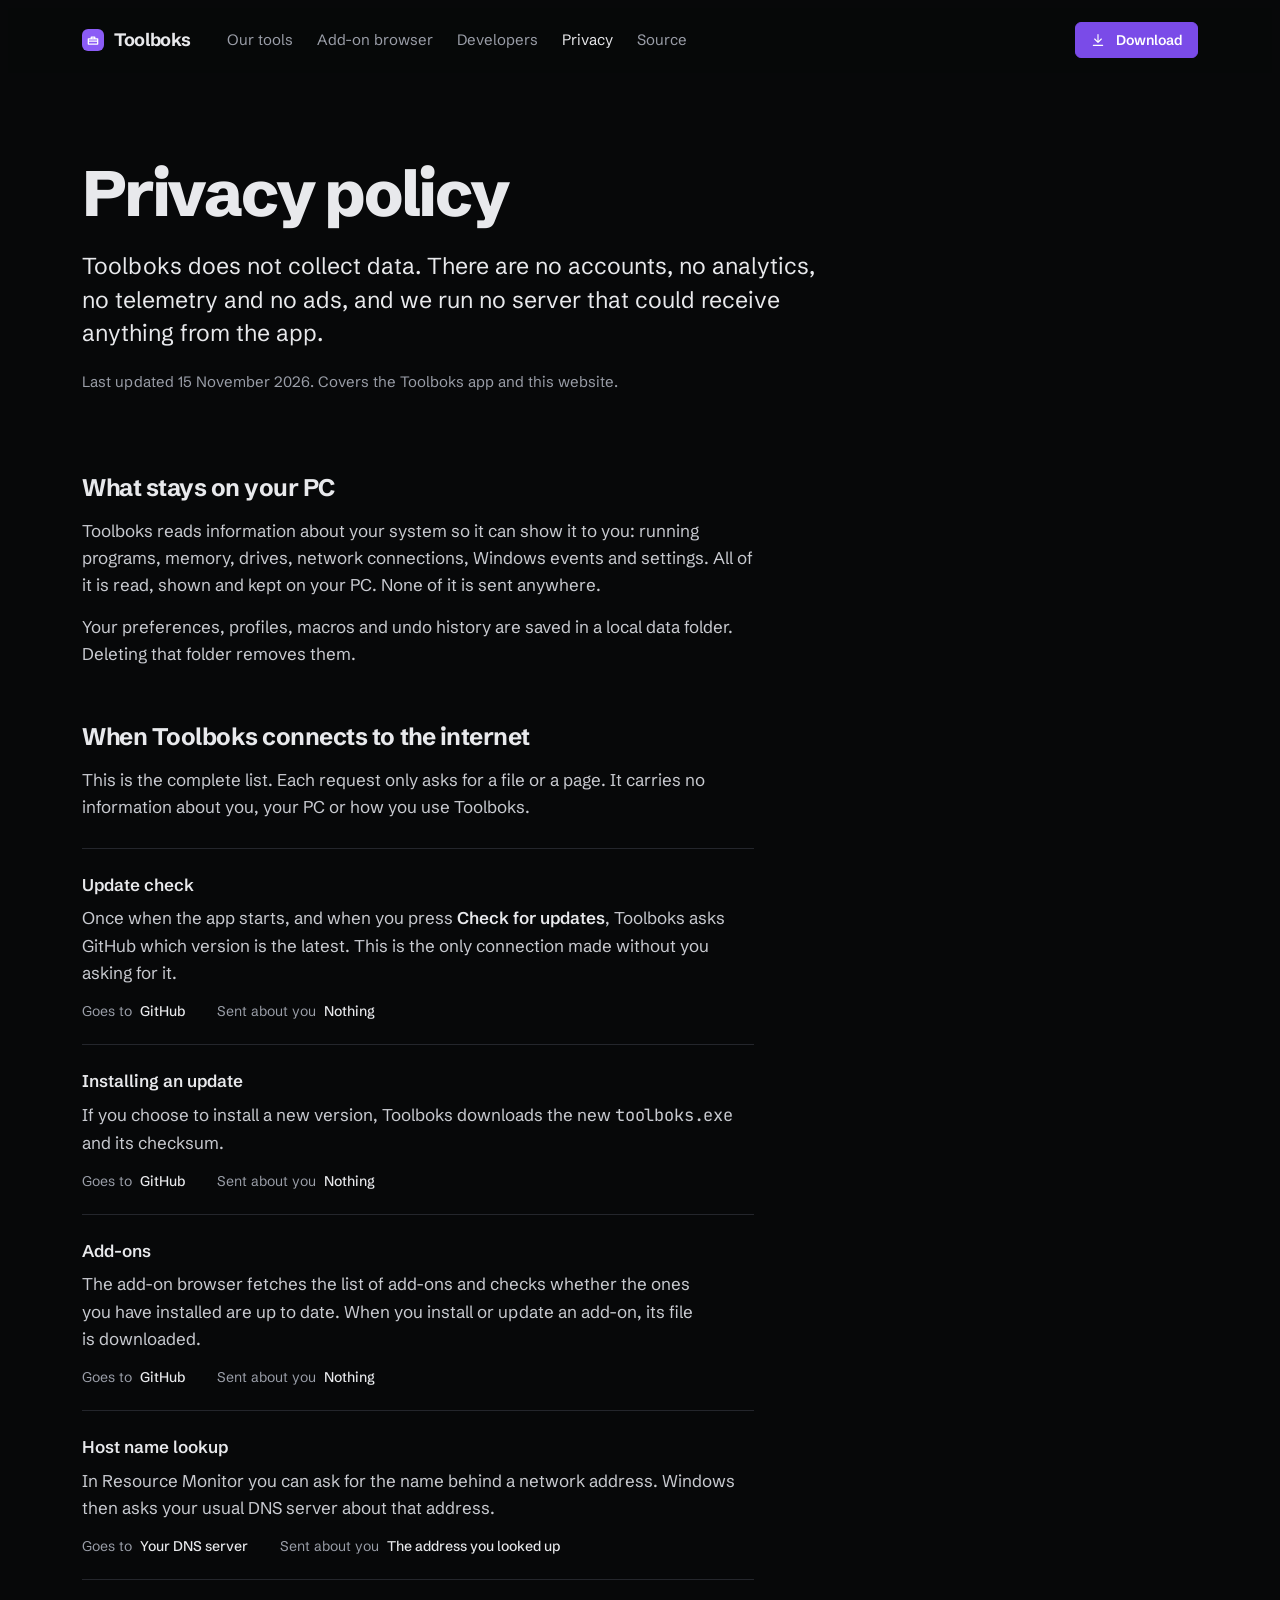
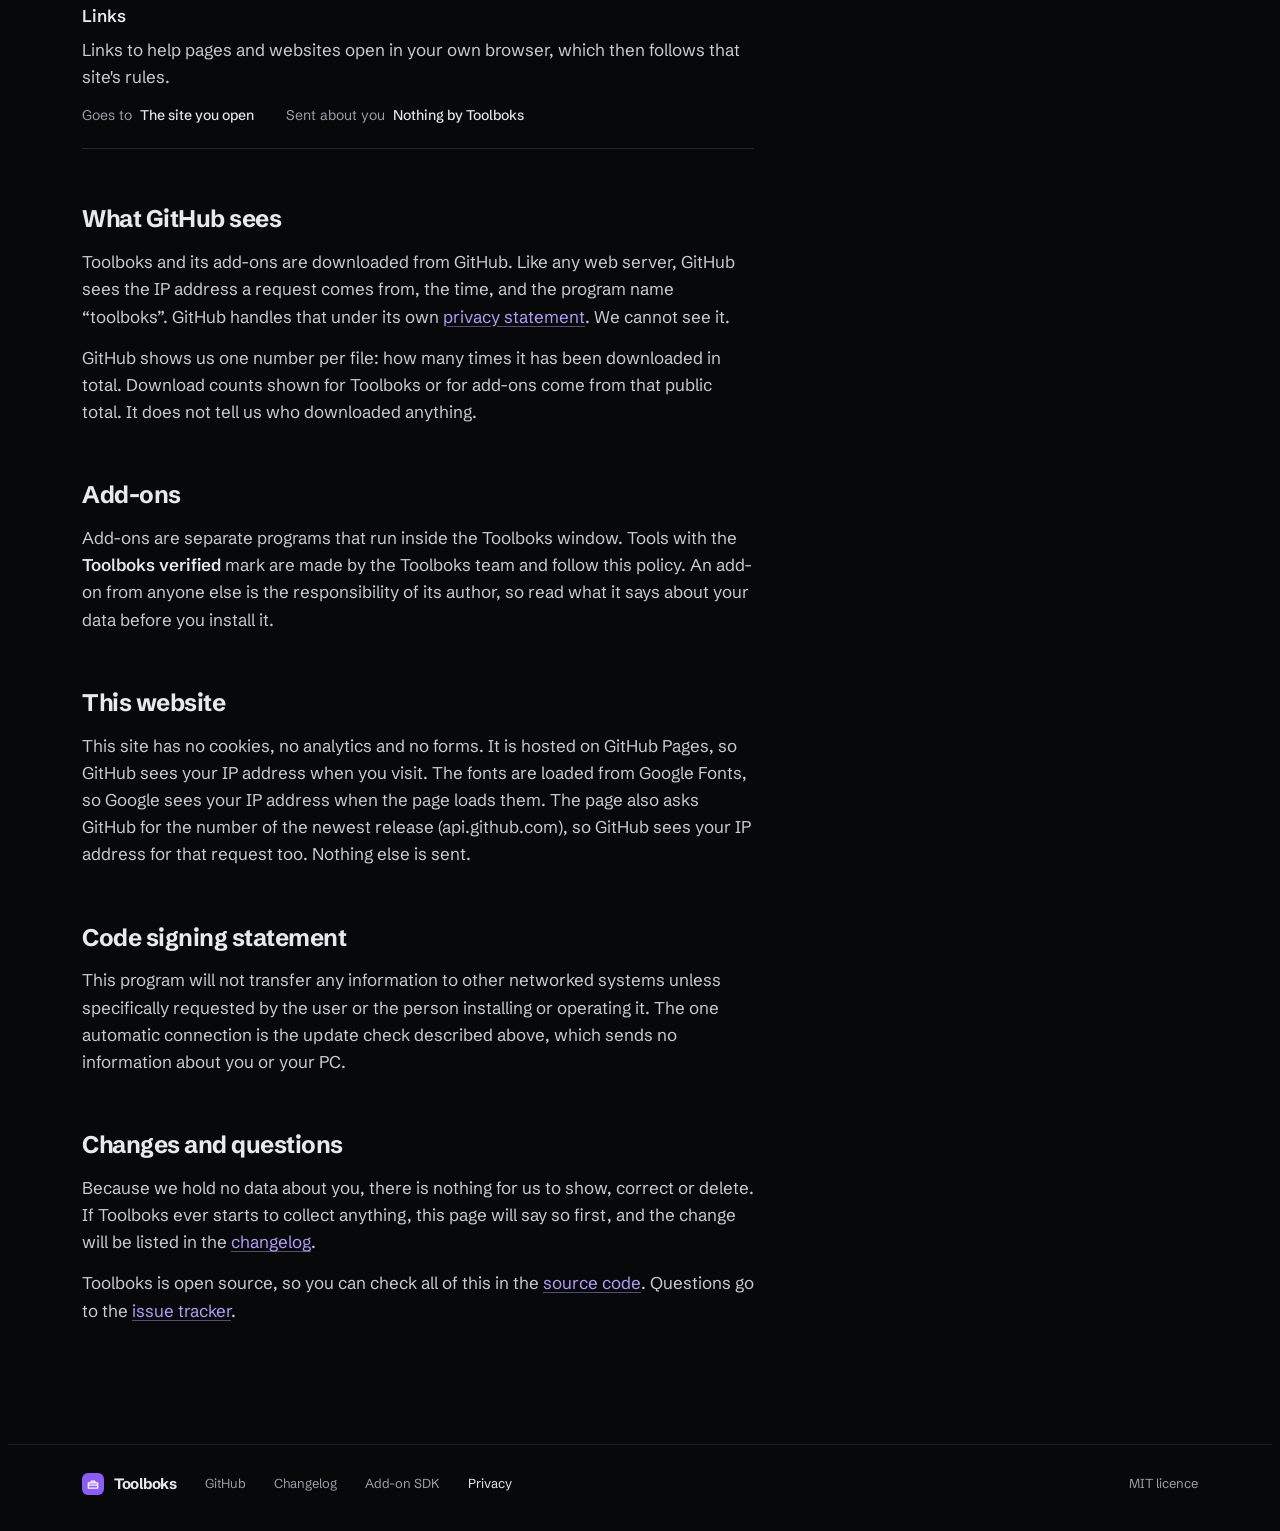
==== commit 18fdceeb: "Landing page: show the newest release version (read from GitHub), fallback 0.13.1; privacy page says" ====
--- a/site/privacy.html
+++ b/site/privacy.html
@@ -101,7 +101,7 @@
 
       <section>
         <h2 id="website">This website</h2>
-        <p>This site has no cookies, no analytics and no forms. It is hosted on GitHub Pages, so GitHub sees your IP address when you visit. The fonts are loaded from Google Fonts, so Google sees your IP address when the page loads them.</p>
+        <p>This site has no cookies, no analytics and no forms. It is hosted on GitHub Pages, so GitHub sees your IP address when you visit. The fonts are loaded from Google Fonts, so Google sees your IP address when the page loads them. The page also asks GitHub for the number of the newest release (api.github.com), so GitHub sees your IP address for that request too. Nothing else is sent.</p>
       </section>
 
       <section>
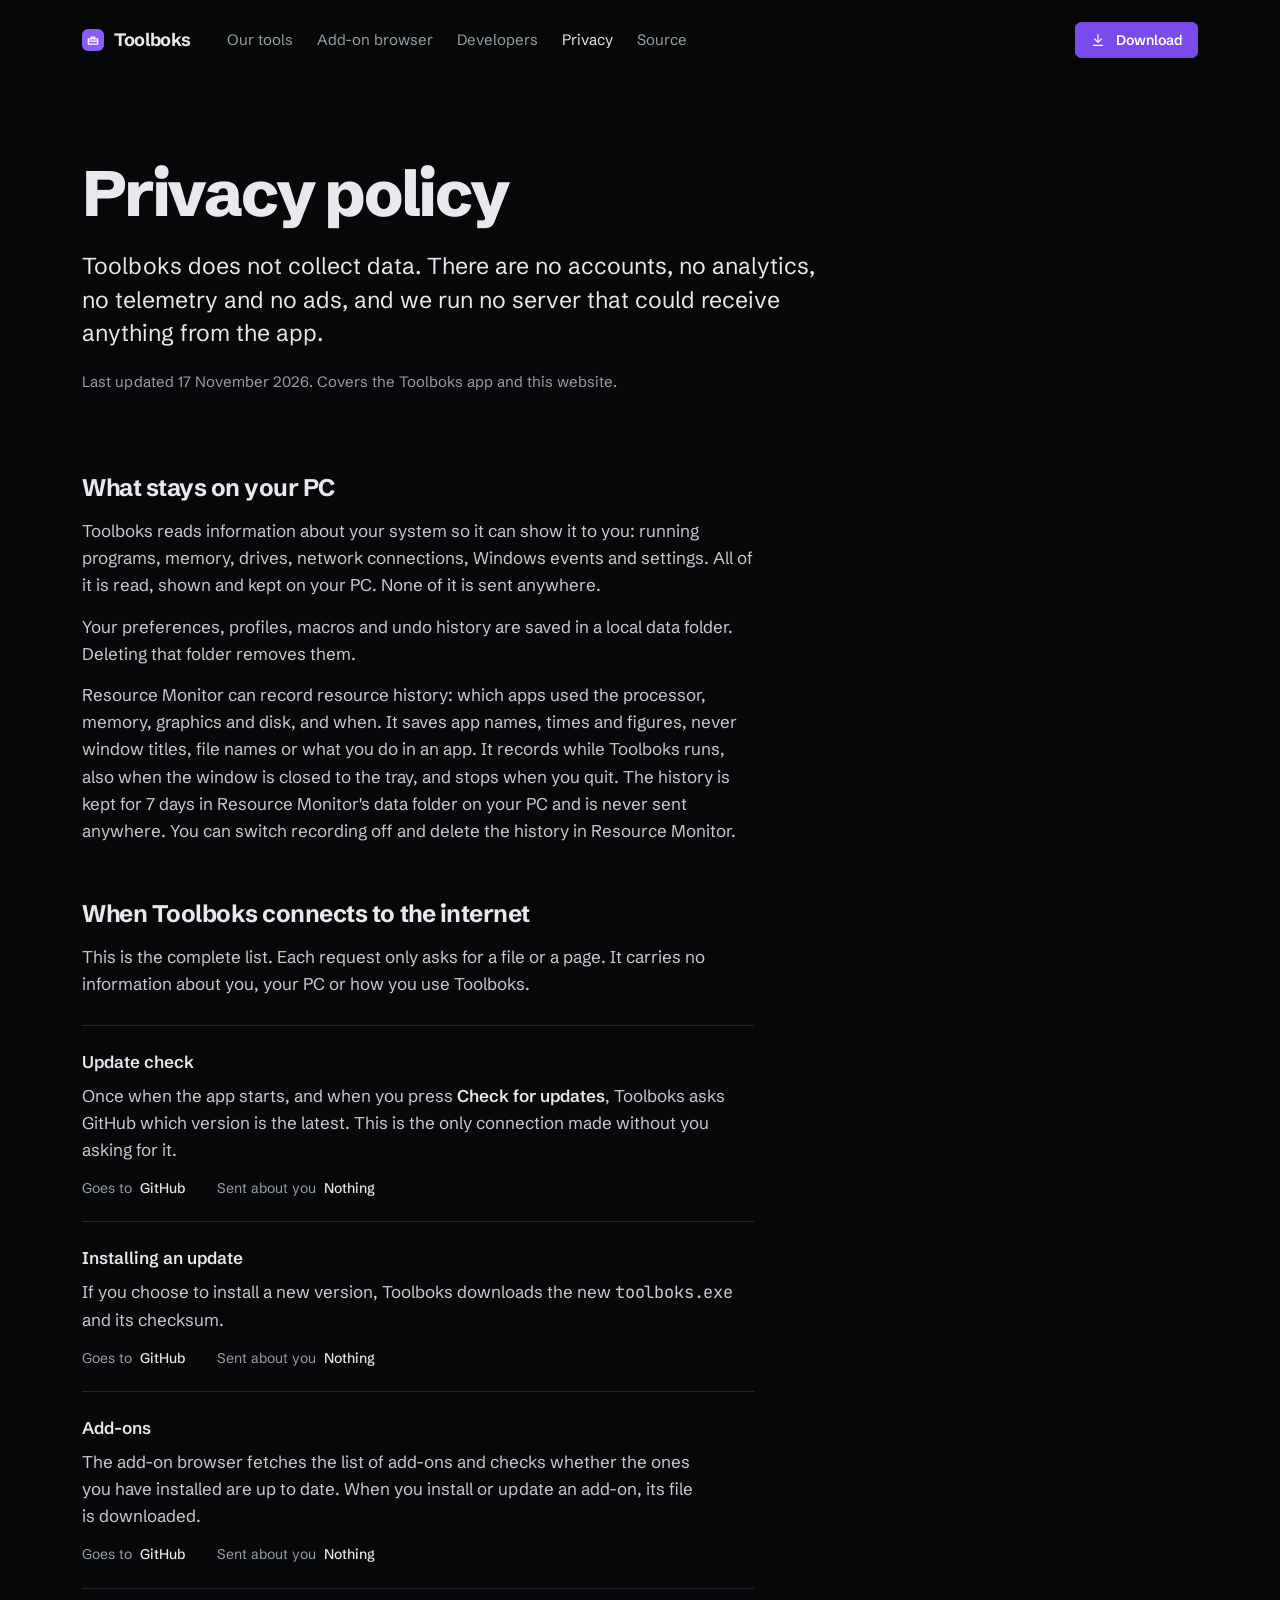
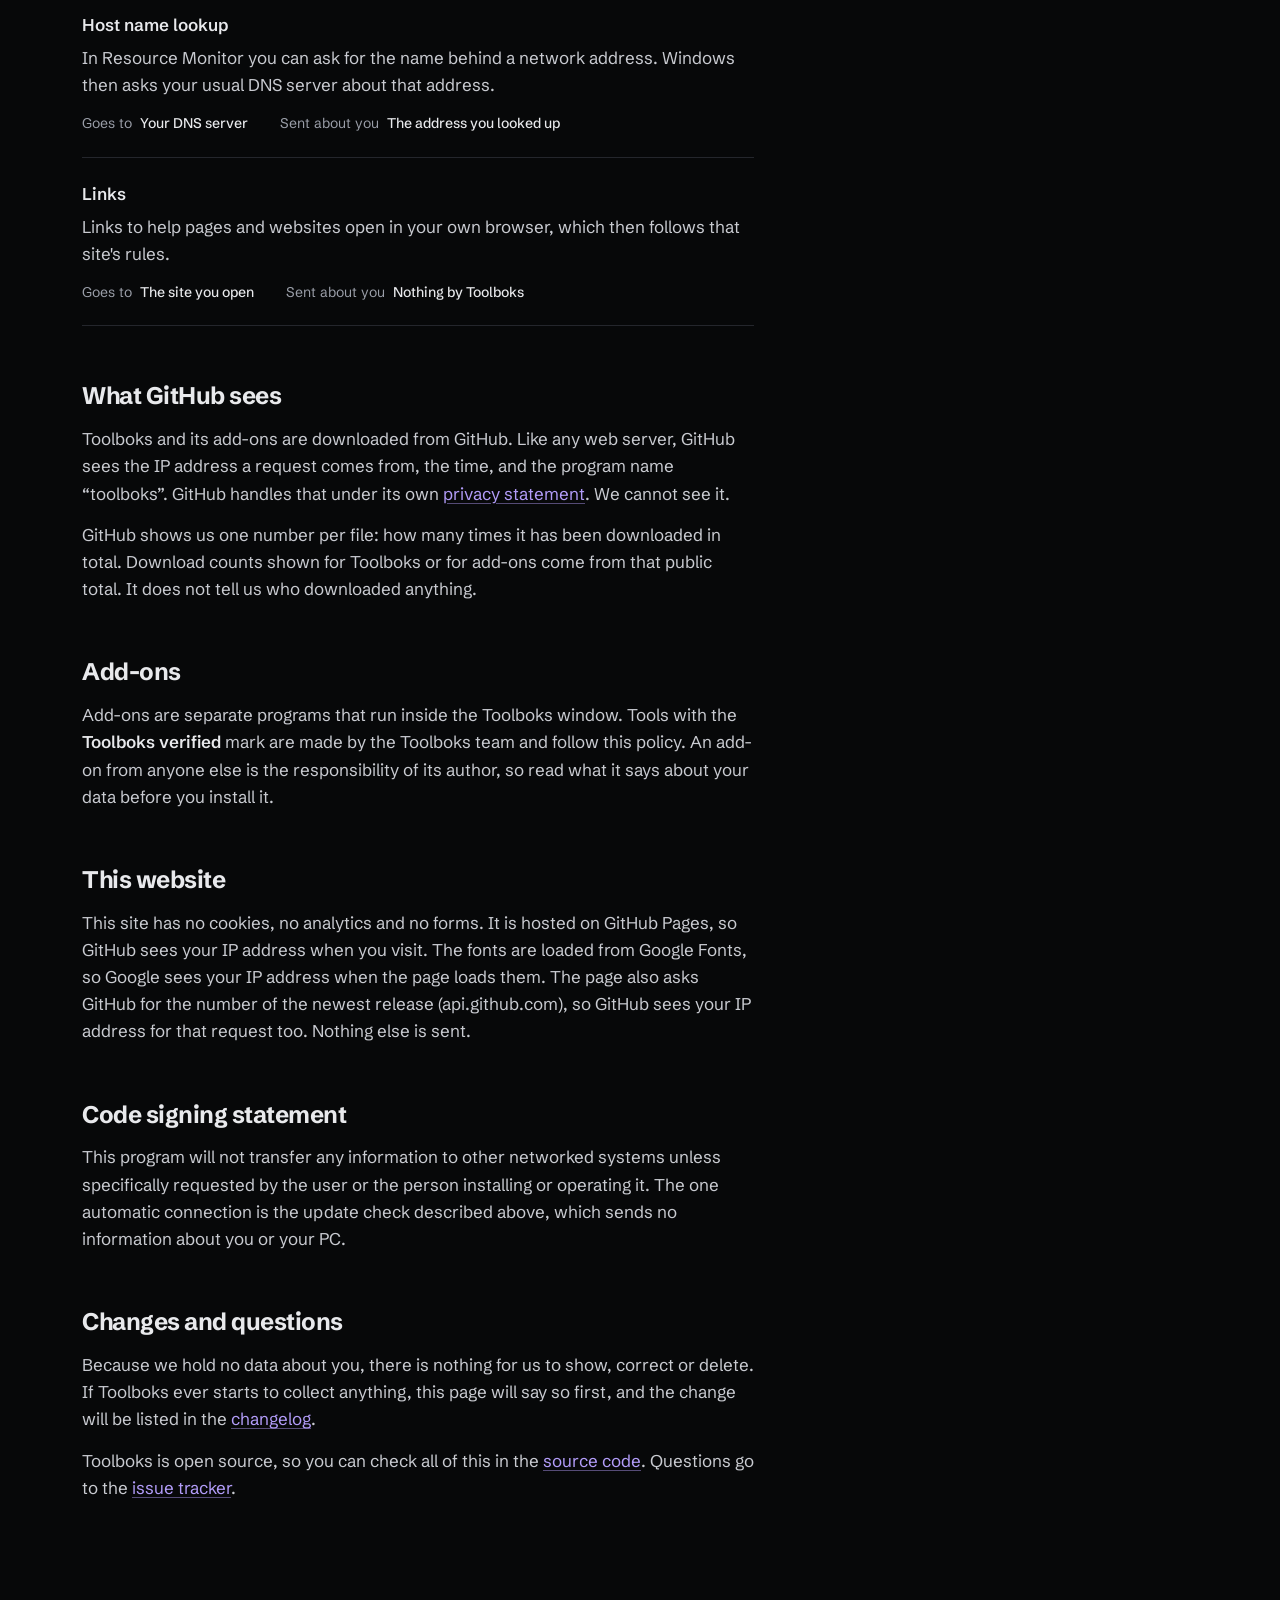
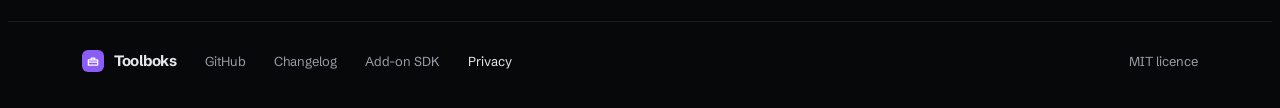
==== commit 2f8801bd: "Privacy page: Resource Monitor's resource history stays on this PC Says what the history records (ap" ====
--- a/site/privacy.html
+++ b/site/privacy.html
@@ -45,7 +45,7 @@
     <header class="doc-head">
       <h1>Privacy policy</h1>
       <p class="doc-lede">Toolboks does not collect data. There are no accounts, no analytics, no telemetry and no ads, and we run no server that could receive anything from the app.</p>
-      <p class="doc-meta">Last updated <time datetime="2026-11-15">15 November 2026</time>. Covers the Toolboks app and this website.</p>
+      <p class="doc-meta">Last updated <time datetime="2026-11-17">17 November 2026</time>. Covers the Toolboks app and this website.</p>
     </header>
 
     <div class="doc-body">
@@ -53,6 +53,7 @@
         <h2 id="stays">What stays on your PC</h2>
         <p>Toolboks reads information about your system so it can show it to you: running programs, memory, drives, network connections, Windows events and settings. All of it is read, shown and kept on your PC. None of it is sent anywhere.</p>
         <p>Your preferences, profiles, macros and undo history are saved in a local data folder. Deleting that folder removes them.</p>
+        <p>Resource Monitor can record resource history: which apps used the processor, memory, graphics and disk, and when. It saves app names, times and figures, never window titles, file names or what you do in an app. It records while Toolboks runs, also when the window is closed to the tray, and stops when you quit. The history is kept for 7 days in Resource Monitor's data folder on your PC and is never sent anywhere. You can switch recording off and delete the history in Resource Monitor.</p>
       </section>
 
       <section>
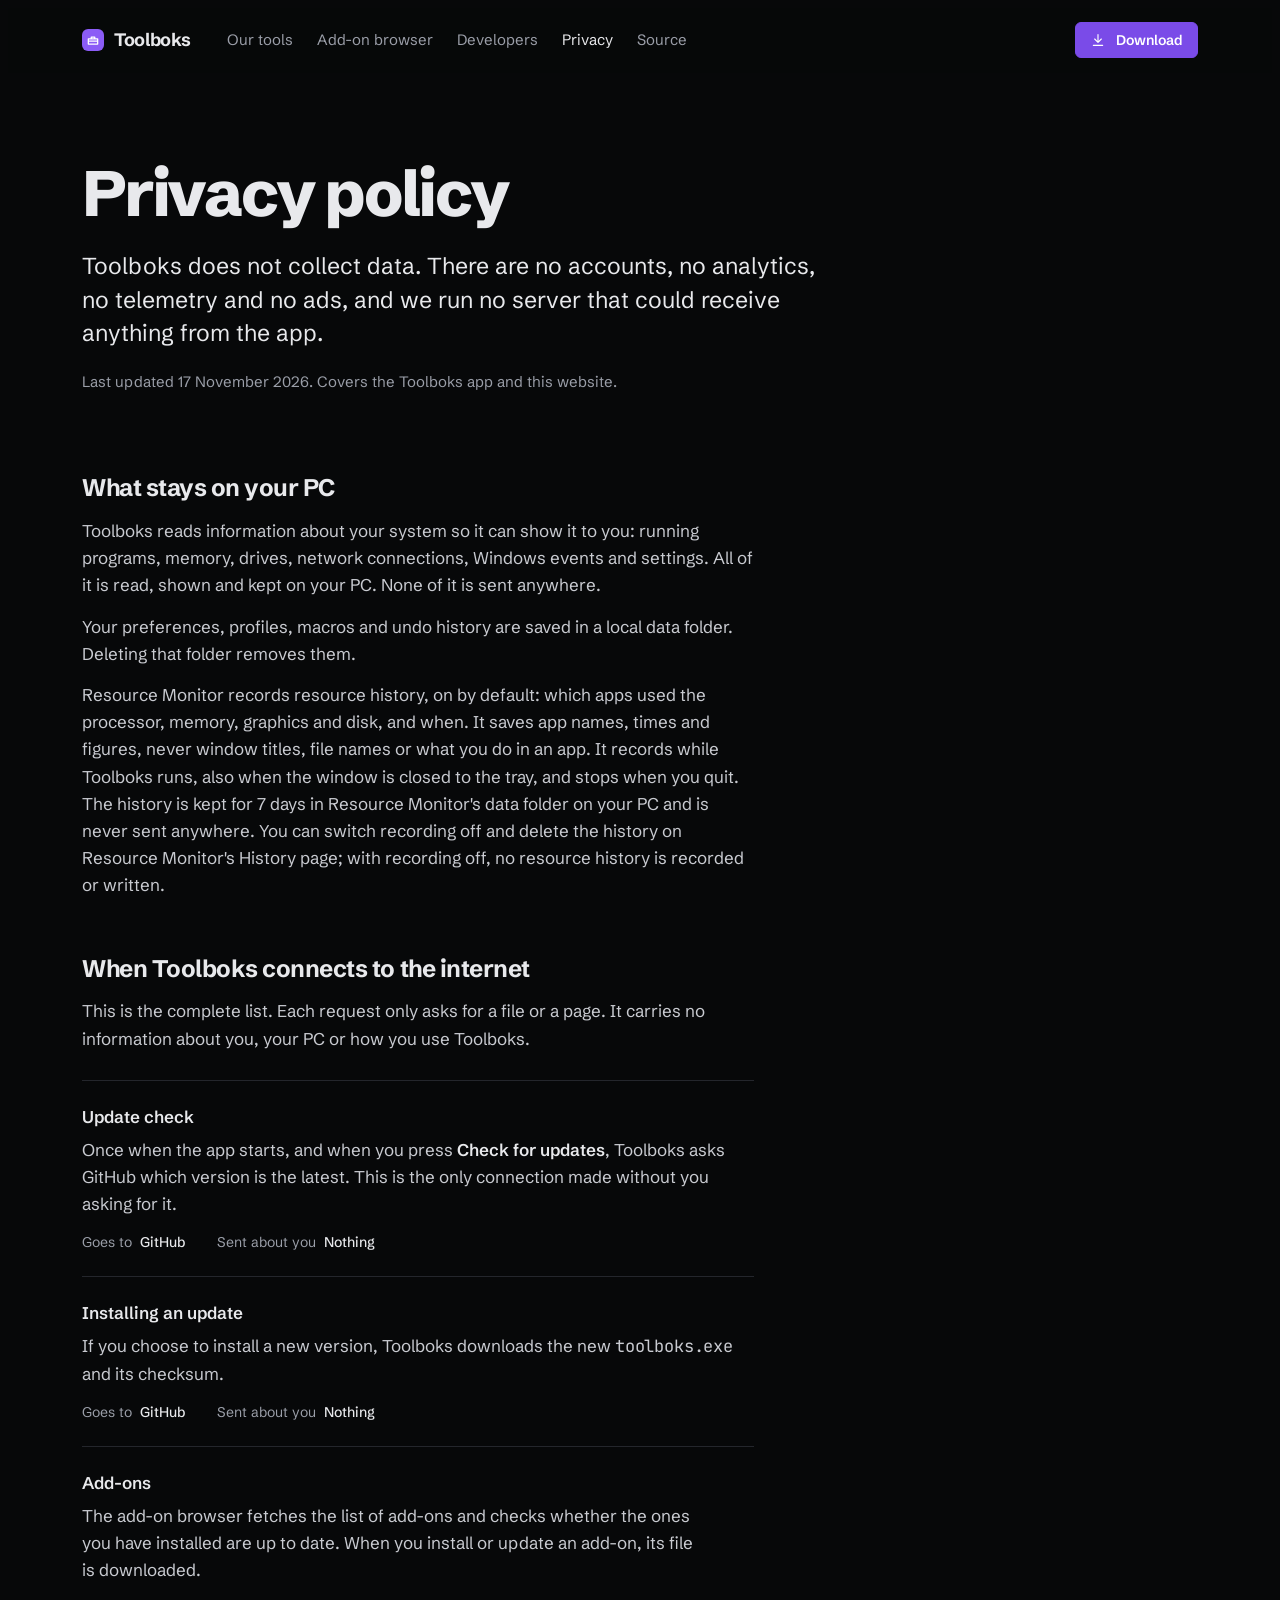
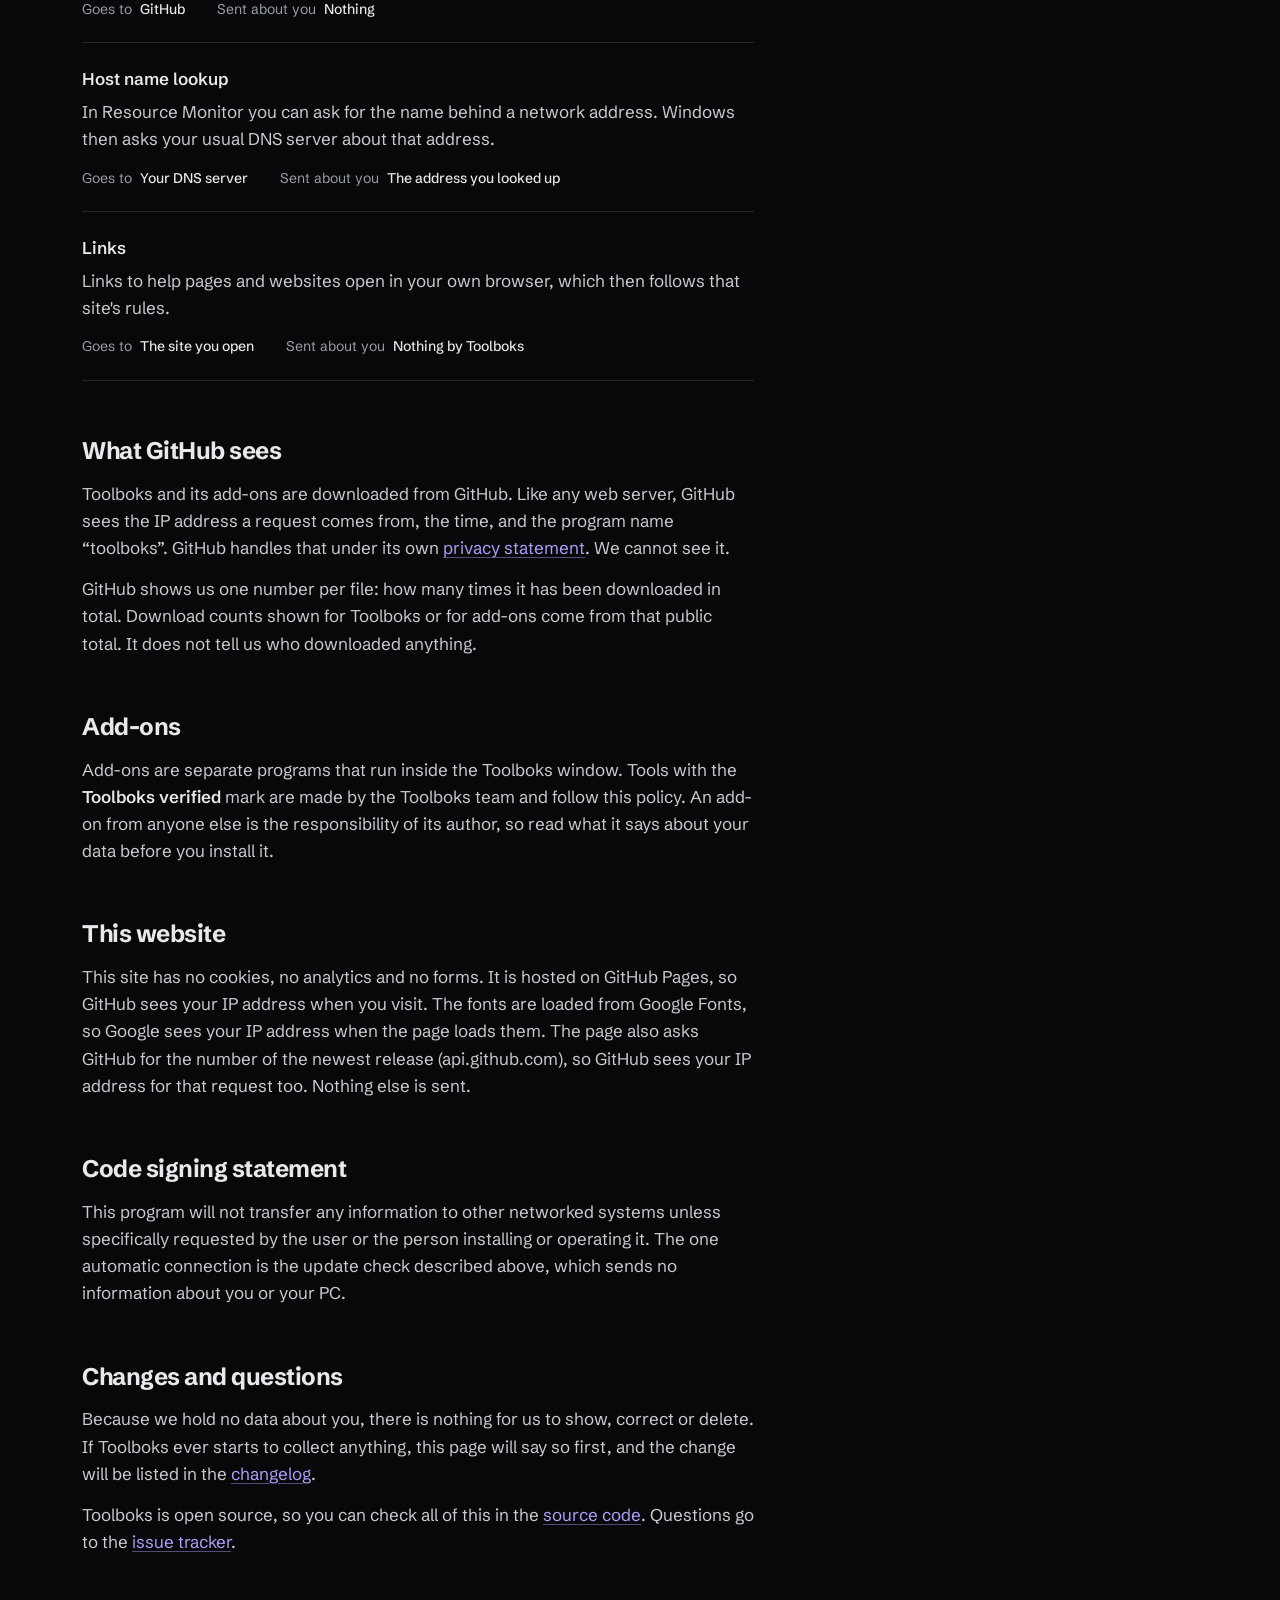
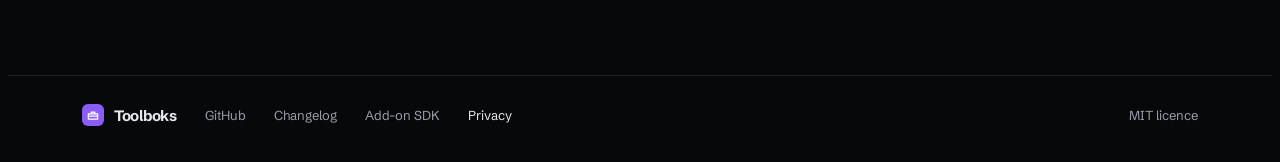
==== commit 69f02dc4: "Docs: resource history is on by default (toolboks-addons #45) PLAN-resource-monitor: replace "Persis" ====
--- a/site/privacy.html
+++ b/site/privacy.html
@@ -53,7 +53,7 @@
         <h2 id="stays">What stays on your PC</h2>
         <p>Toolboks reads information about your system so it can show it to you: running programs, memory, drives, network connections, Windows events and settings. All of it is read, shown and kept on your PC. None of it is sent anywhere.</p>
         <p>Your preferences, profiles, macros and undo history are saved in a local data folder. Deleting that folder removes them.</p>
-        <p>Resource Monitor can record resource history: which apps used the processor, memory, graphics and disk, and when. It saves app names, times and figures, never window titles, file names or what you do in an app. It records while Toolboks runs, also when the window is closed to the tray, and stops when you quit. The history is kept for 7 days in Resource Monitor's data folder on your PC and is never sent anywhere. You can switch recording off and delete the history in Resource Monitor.</p>
+        <p>Resource Monitor records resource history, on by default: which apps used the processor, memory, graphics and disk, and when. It saves app names, times and figures, never window titles, file names or what you do in an app. It records while Toolboks runs, also when the window is closed to the tray, and stops when you quit. The history is kept for 7 days in Resource Monitor's data folder on your PC and is never sent anywhere. You can switch recording off and delete the history on Resource Monitor's History page; with recording off, no resource history is recorded or written.</p>
       </section>
 
       <section>
